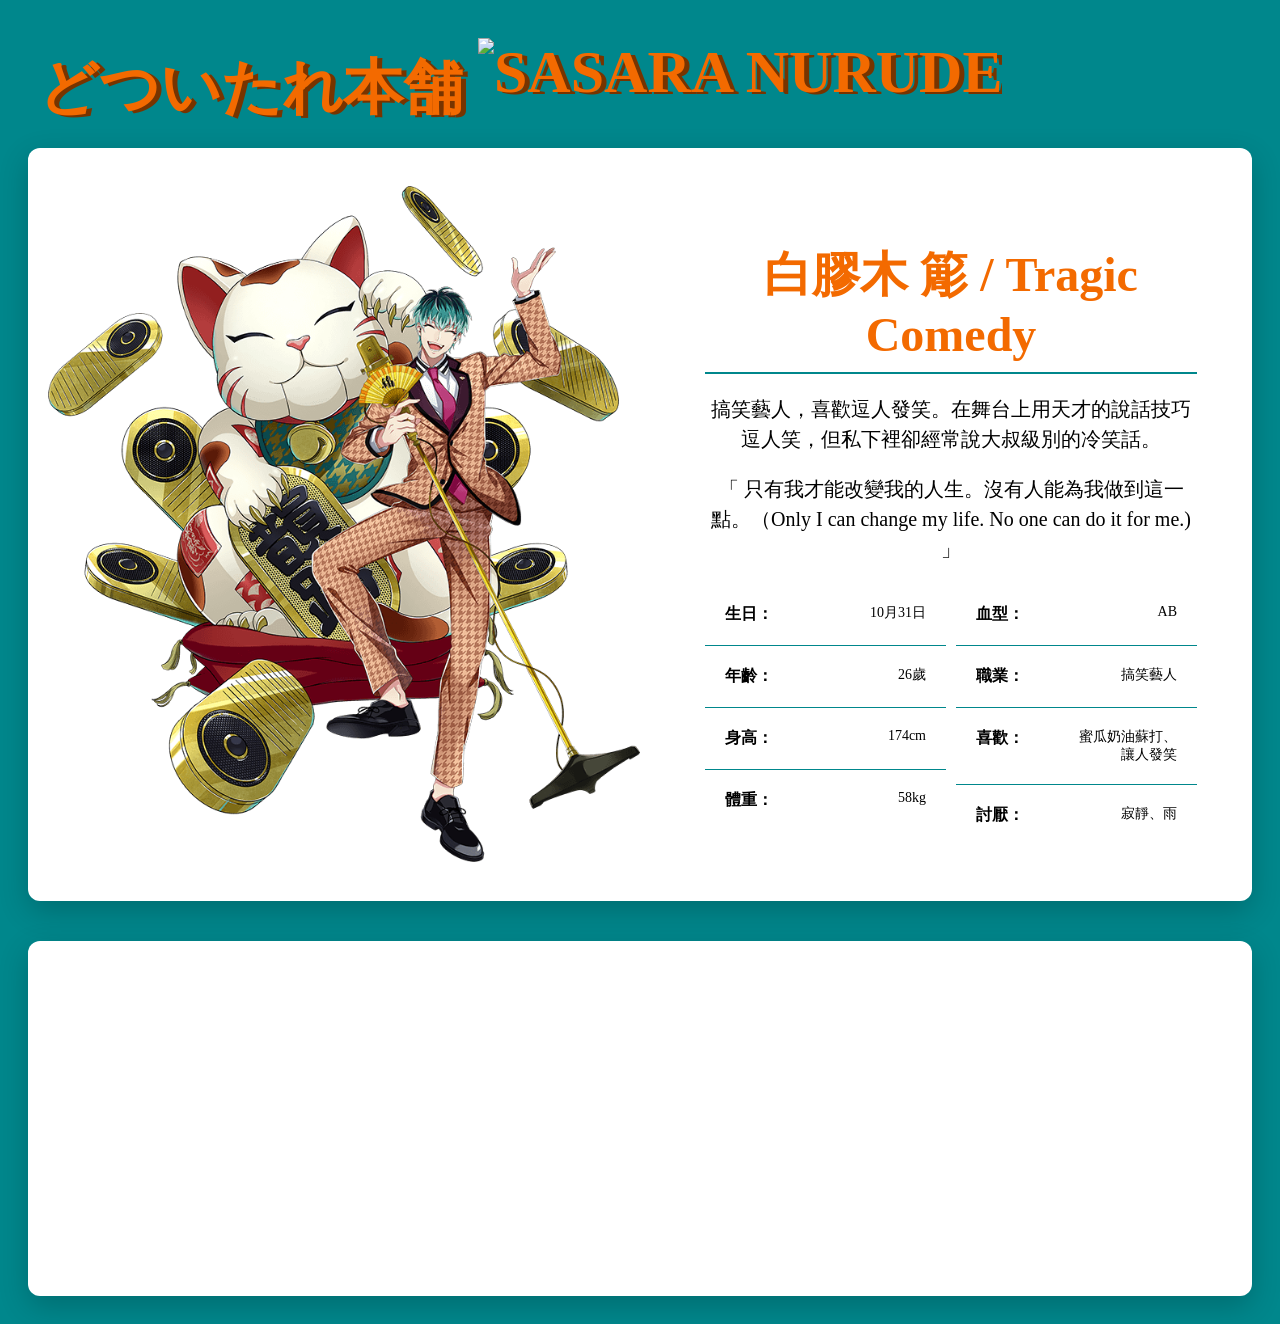
==== HW7.html @ d029562b "完成" ====
<!DOCTYPE html>
<html lang="en">
<head>
    <meta charset="UTF-8">
    <title>Title</title>
    <link rel="stylesheet" href="hw7.css">
</head>
<body>
<h1>
    どついたれ本舗
    <img src="https://storage.moegirl.org.cn/moegirl/commons/6/6a/Logo_osaka_color.png" alt="SASARA NURUDE"
         class="logo">
</h1>
<div class="container">
    <div class="character-card">
        <img src="./osaka_01_vsl_speaker.png" alt="SASARA NURUDE">
        <div class="info">
            <h2 class="name">白膠木 簓 / Tragic Comedy</h2>
            <p class="profile">
                搞笑藝人，喜歡逗人發笑。在舞台上用天才的說話技巧逗人笑，但私下裡卻經常說大叔級別的冷笑話。
            </p>
            <p class="profile">
                「 只有我才能改變我的人生。沒有人能為我做到這一點。（Only I can change my life. No one can do it for me.) 」
            </p>

            <div class="detail">
                <div class="detail-column">
                    <ul>
                        <li>
                            <span class="detail_title">生日：</span>
                            <span class="detail_text">10月31日</span>
                        </li>
                        <li>
                            <span class="detail_title">年齡：</span>
                            <span class="detail_text">26歲</span>
                        </li>
                        <li>
                            <span class="detail_title">身高：</span>
                            <span class="detail_text">174cm</span>
                        </li>
                        <li>
                            <span class="detail_title">體重：</span>
                            <span class="detail_text">58kg</span>
                        </li>
                    </ul>
                </div>
                <div class="detail-column">
                    <ul>
                        <li>
                            <span class="detail_title">血型：</span>
                            <span class="detail_text">AB</span>
                        </li>
                        <li>
                            <span class="detail_title">職業：</span>
                            <span class="detail_text">搞笑藝人</span>
                        </li>
                        <li>
                            <span class="detail_title">喜歡：</span>
                            <span class="detail_text">蜜瓜奶油蘇打、讓人發笑</span>
                        </li>
                        <li>
                            <span class="detail_title">討厭：</span>
                            <span class="detail_text">寂靜、雨</span>
                        </li>
                    </ul>
                </div>
            </div>
        </div>
    </div>
</div>

<div class="Video-card">
    <iframe width="560" height="315" src="https://www.youtube.com/embed/_wh0pqj2IM4?si=tGw59OOo-yL-UwTg"
            title="YouTube video player" frameborder="0"
            allow="accelerometer; autoplay; clipboard-write; encrypted-media; gyroscope; picture-in-picture; web-share"
            referrerpolicy="strict-origin-when-cross-origin" allowfullscreen></iframe>
</div>
</body>
</html>
---- hw7.css ----
body {
    color: white;
    background-color: #00878C;
    text-align: center;
    padding: 20px;
}

h1 {
    display: flex;
    align-items: center;
    gap: 15px;
    text-align: center;
    color: #F36A00;
    text-shadow: 5px 2px #773400;
    font-size: 60px;
    margin: auto;
    padding: 10px;
    width: 100%;
}

.logo {
    height: 100px;
    width: auto;
    display: block;
}

.character-card {
    flex: 1;
    display: flex;
    width: 100%;
    height: 50%;
    gap: 30px;
    align-items: center;
    justify-content: center;
    background-color: white;
    border-radius: 12px;
    padding: 20px;
    box-sizing: border-box;
    text-align: center;
    box-shadow: 0 10px 30px rgba(0, 0, 0, 0.2);
}

.character-card img {
    width: 50%;
    max-height: 80vh;
    object-fit: contain;
    display: block;
    border-radius: 10px;
    transition: transform 0.5s ease-in-out;
}

.info {
    flex: 1;
    width: 50%;
    background-color: white;
    border-radius: 12px;
    padding: 35px;
    box-sizing: border-box;
}

.character-card img:hover {
    transform: scale(1.07);
}

.name {
    font-size: 48px;
    color: #F36A00;
    margin-bottom: 15px;
    padding-bottom: 10px;
    border-bottom: 2px solid #00878C;
}

.profile {
    font-size: 20px;
    color: #000000;
    line-height: 1.5;
    margin-bottom: 20px;
}

.Video-card {
    display: flex;
    flex-direction: column;
    gap: 30px;
    margin-top: 40px;
    align-items: center;
    justify-content: center;
    background-color: white;
    border-radius: 12px;
    padding: 20px;
    box-sizing: border-box;
    text-align: center;
    box-shadow: 0 10px 30px rgba(0, 0, 0, 0.2);
}

.detail {
    display: flex;
    gap: 10px;
    width: 100%;
}

.detail-column {
    flex: 1;
    overflow: hidden;
    background-color: white;
    list-style: none;
    padding: 0;
}

.detail-column ul {
    list-style: none;
    padding: 0;
    margin: 0;
}

.detail-column li {
    display: flex;
    width: 100%;
    margin: 0;
    padding: 0;
    font-size: 16px;
    border-bottom: 1px solid #00878C;
    box-sizing: border-box;
}

.detail-column li:last-child {
    border-bottom: none;
}

.detail_title {
    font-size: 16px;
    width: 50%;
    font-weight: bold;
    color: #000000;
    text-align: left;
    padding: 20px;
    box-sizing: border-box;
}

.detail_text {
    font-size: 14px;
    width: 80%;
    color: #000000;
    text-align: right;
    padding: 20px;
    box-sizing: border-box;
}
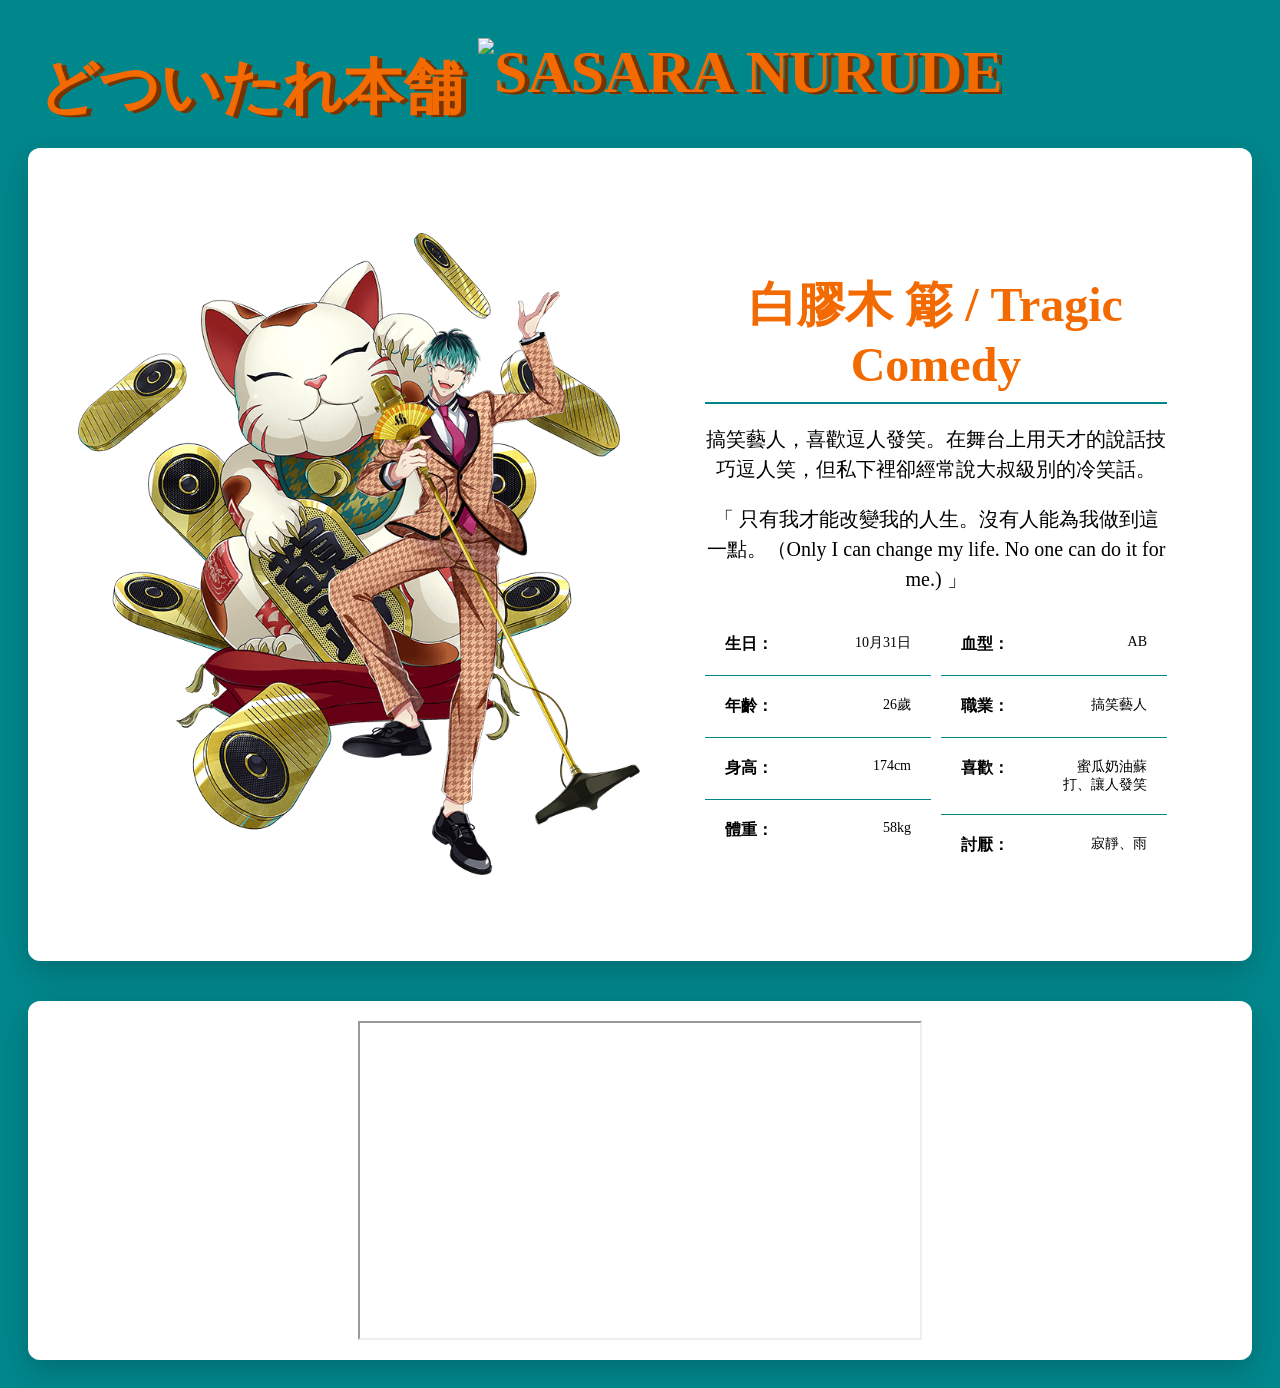
==== commit 661e831d: "最終版" ====
--- a/HW7.html
+++ b/HW7.html
@@ -71,7 +71,7 @@
 
 <div class="Video-card">
     <iframe width="560" height="315" src="https://www.youtube.com/embed/_wh0pqj2IM4?si=tGw59OOo-yL-UwTg"
-            title="YouTube video player" frameborder="0"
+            title="YouTube video player"
             allow="accelerometer; autoplay; clipboard-write; encrypted-media; gyroscope; picture-in-picture; web-share"
             referrerpolicy="strict-origin-when-cross-origin" allowfullscreen></iframe>
 </div>
--- a/hw7.css
+++ b/hw7.css
@@ -34,7 +34,7 @@
     justify-content: center;
     background-color: white;
     border-radius: 12px;
-    padding: 20px;
+    padding: 50px;
     box-sizing: border-box;
     text-align: center;
     box-shadow: 0 10px 30px rgba(0, 0, 0, 0.2);
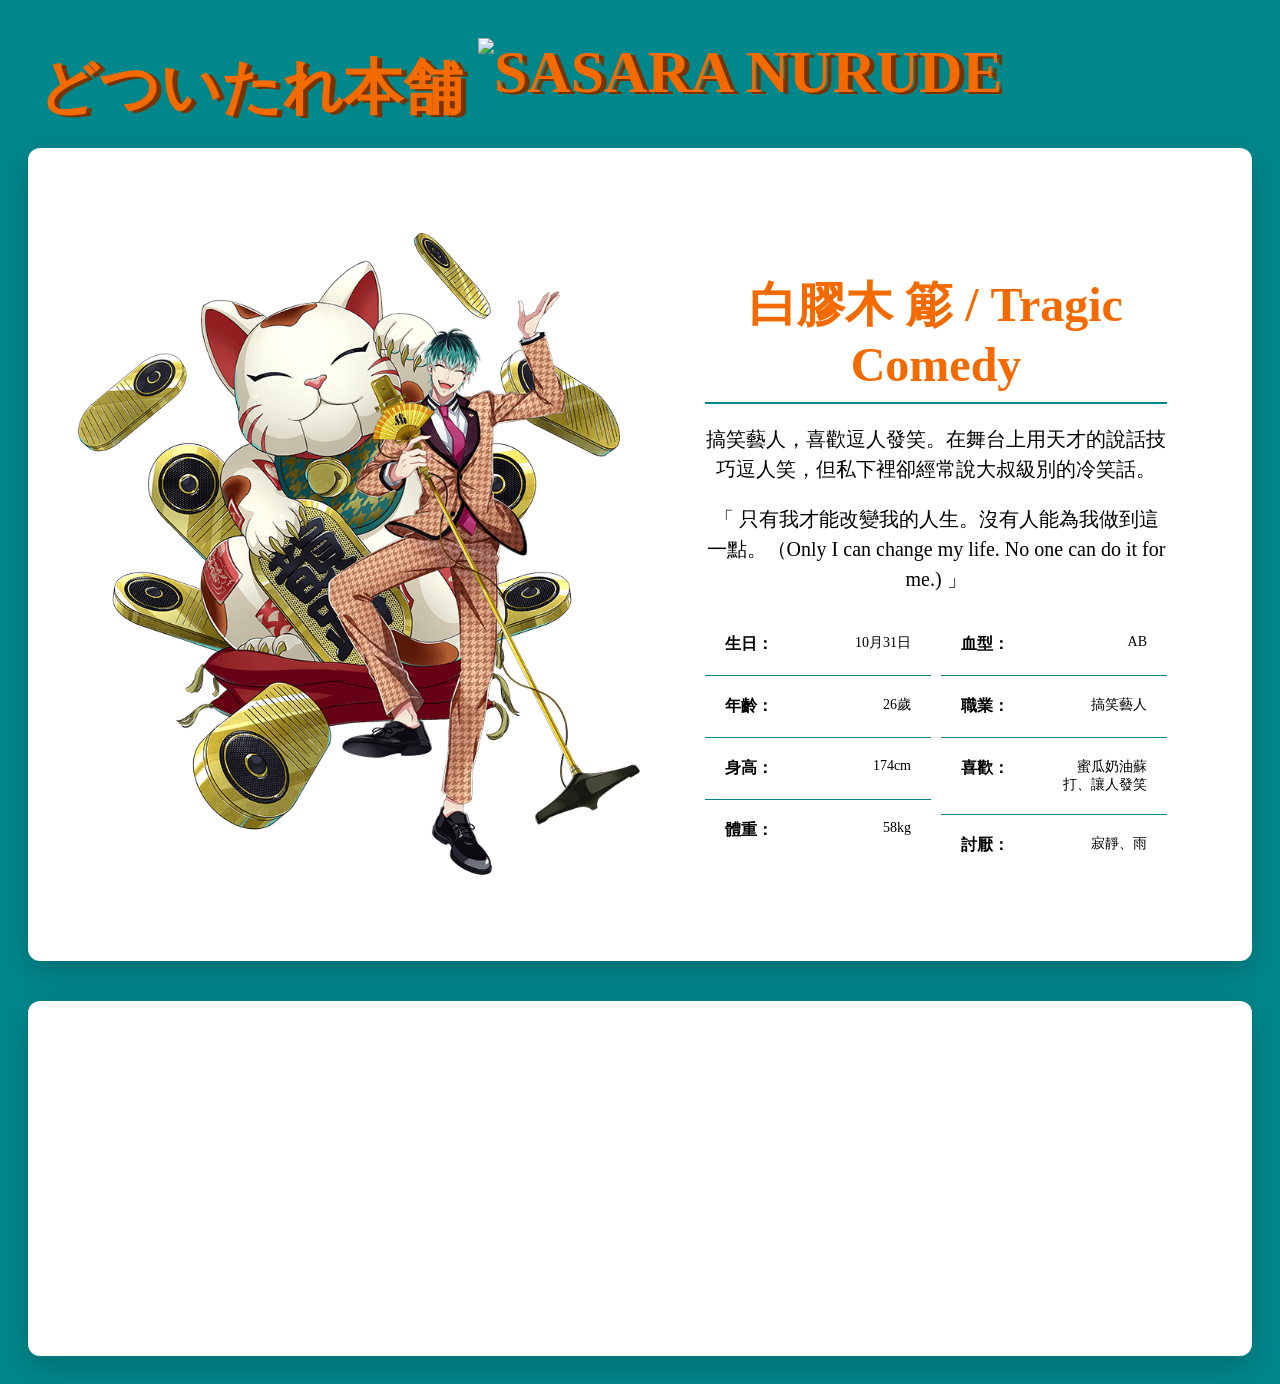
==== commit 7fb8bc5b: "最終版" ====
--- a/HW7.html
+++ b/HW7.html
@@ -70,8 +70,8 @@
 </div>
 
 <div class="Video-card">
-    <iframe width="560" height="315" src="https://www.youtube.com/embed/_wh0pqj2IM4?si=tGw59OOo-yL-UwTg"
-            title="YouTube video player"
+    <iframe width="560" height="315" src="https://www.youtube.com/embed/_wh0pqj2IM4?si=JfuK_i1xF05Mg9GW"
+            title="YouTube video player" frameborder="0"
             allow="accelerometer; autoplay; clipboard-write; encrypted-media; gyroscope; picture-in-picture; web-share"
             referrerpolicy="strict-origin-when-cross-origin" allowfullscreen></iframe>
 </div>
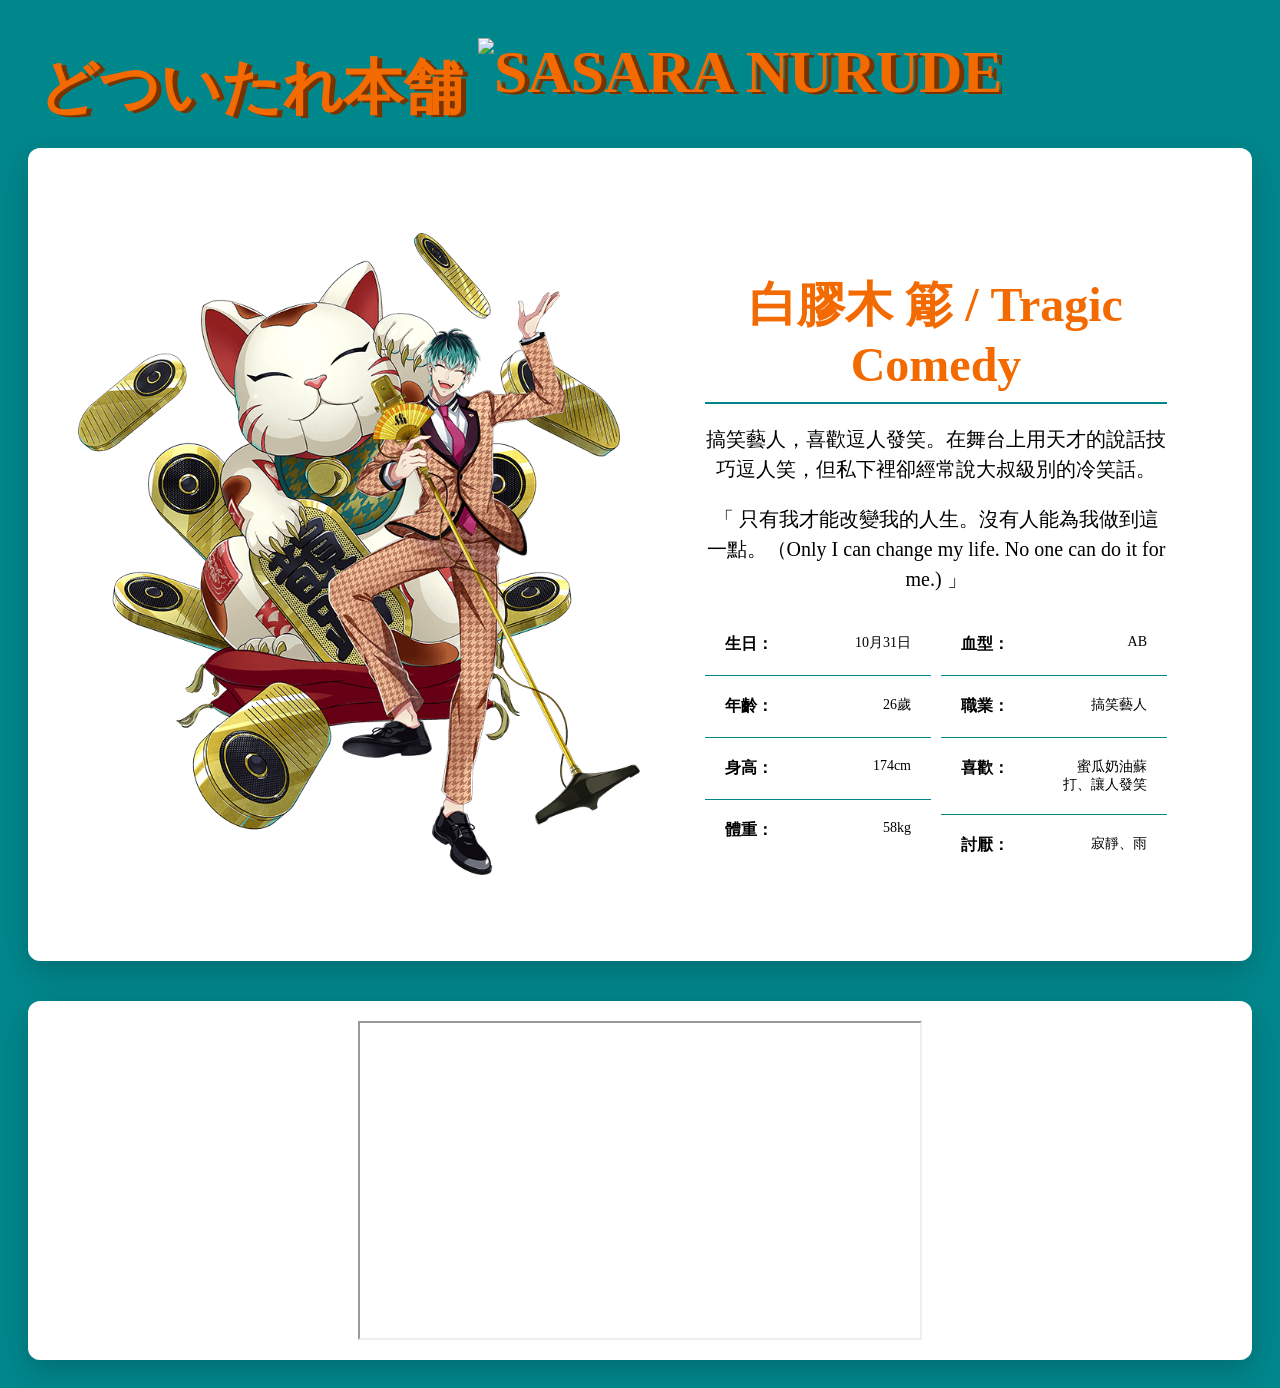
==== commit ca775833: "最終版" ====
--- a/HW7.html
+++ b/HW7.html
@@ -71,7 +71,7 @@
 
 <div class="Video-card">
     <iframe width="560" height="315" src="https://www.youtube.com/embed/_wh0pqj2IM4?si=JfuK_i1xF05Mg9GW"
-            title="YouTube video player" frameborder="0"
+            title="YouTube video player"
             allow="accelerometer; autoplay; clipboard-write; encrypted-media; gyroscope; picture-in-picture; web-share"
             referrerpolicy="strict-origin-when-cross-origin" allowfullscreen></iframe>
 </div>
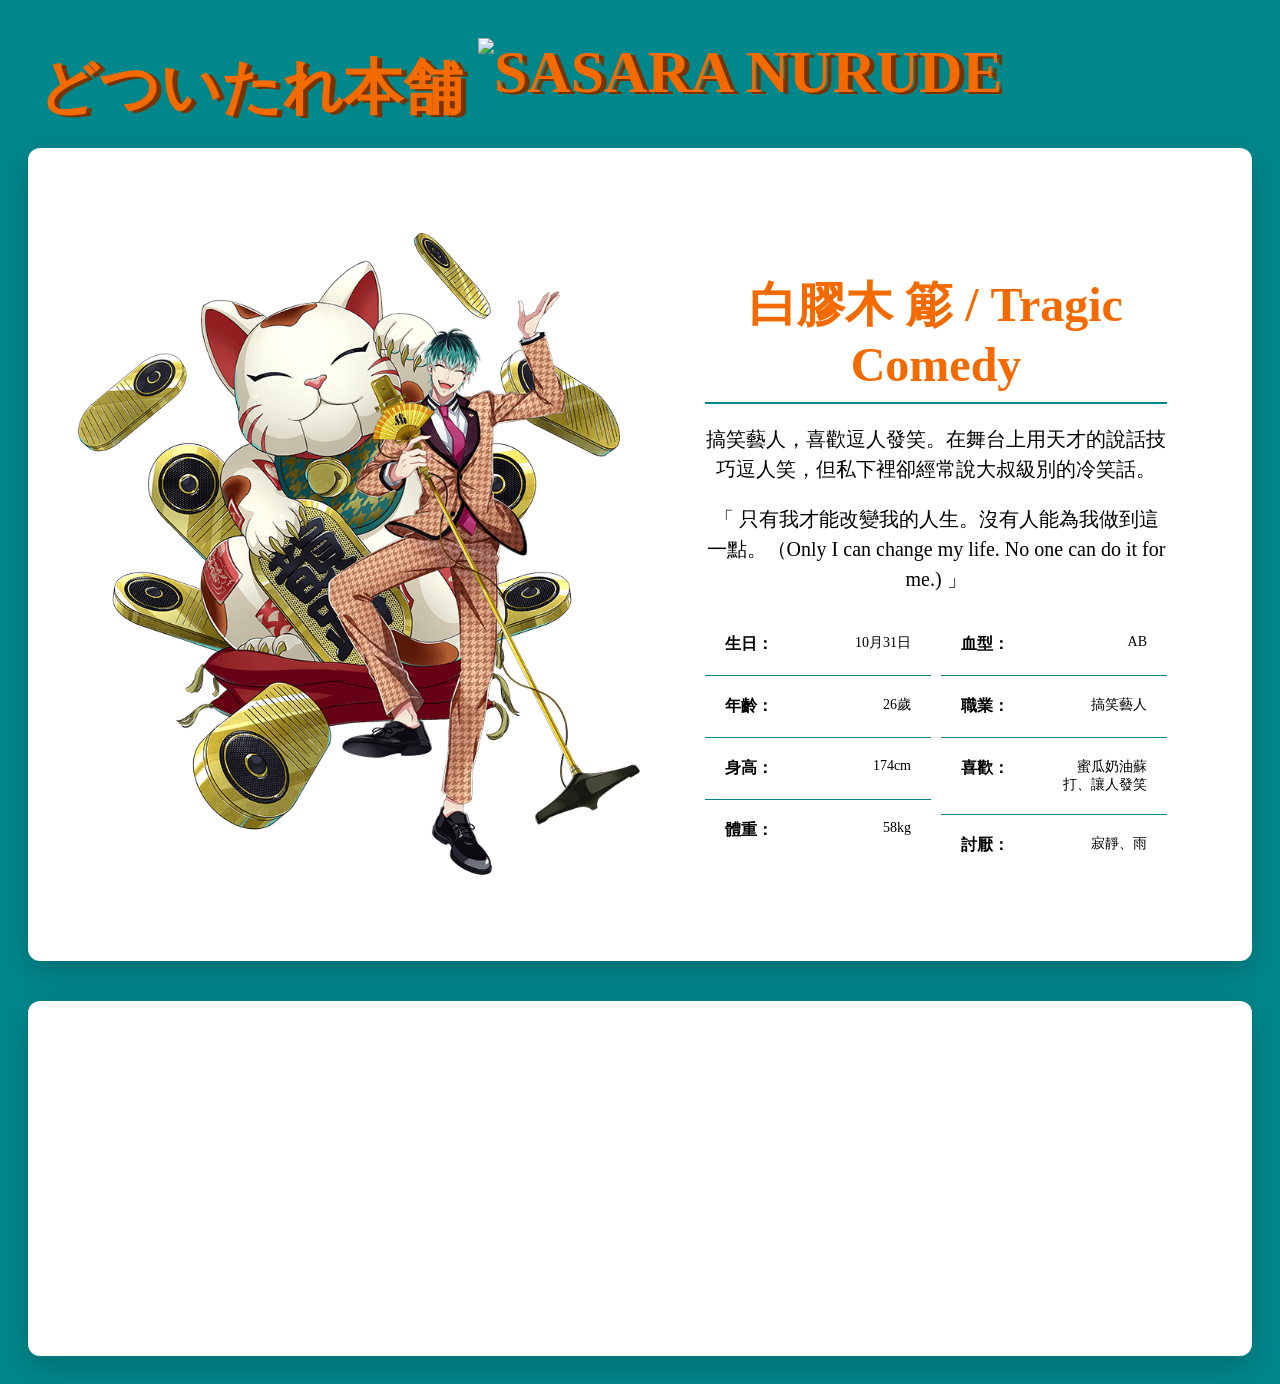
==== commit 4312c326: "最終版" ====
--- a/HW7.html
+++ b/HW7.html
@@ -70,8 +70,8 @@
 </div>
 
 <div class="Video-card">
-    <iframe width="560" height="315" src="https://www.youtube.com/embed/_wh0pqj2IM4?si=JfuK_i1xF05Mg9GW"
-            title="YouTube video player"
+    <iframe width="560" height="315" src="https://www.youtube.com/embed/_wh0pqj2IM4?si=fWNqv-beq6DkrH6e"
+            title="YouTube video player" frameborder="0"
             allow="accelerometer; autoplay; clipboard-write; encrypted-media; gyroscope; picture-in-picture; web-share"
             referrerpolicy="strict-origin-when-cross-origin" allowfullscreen></iframe>
 </div>
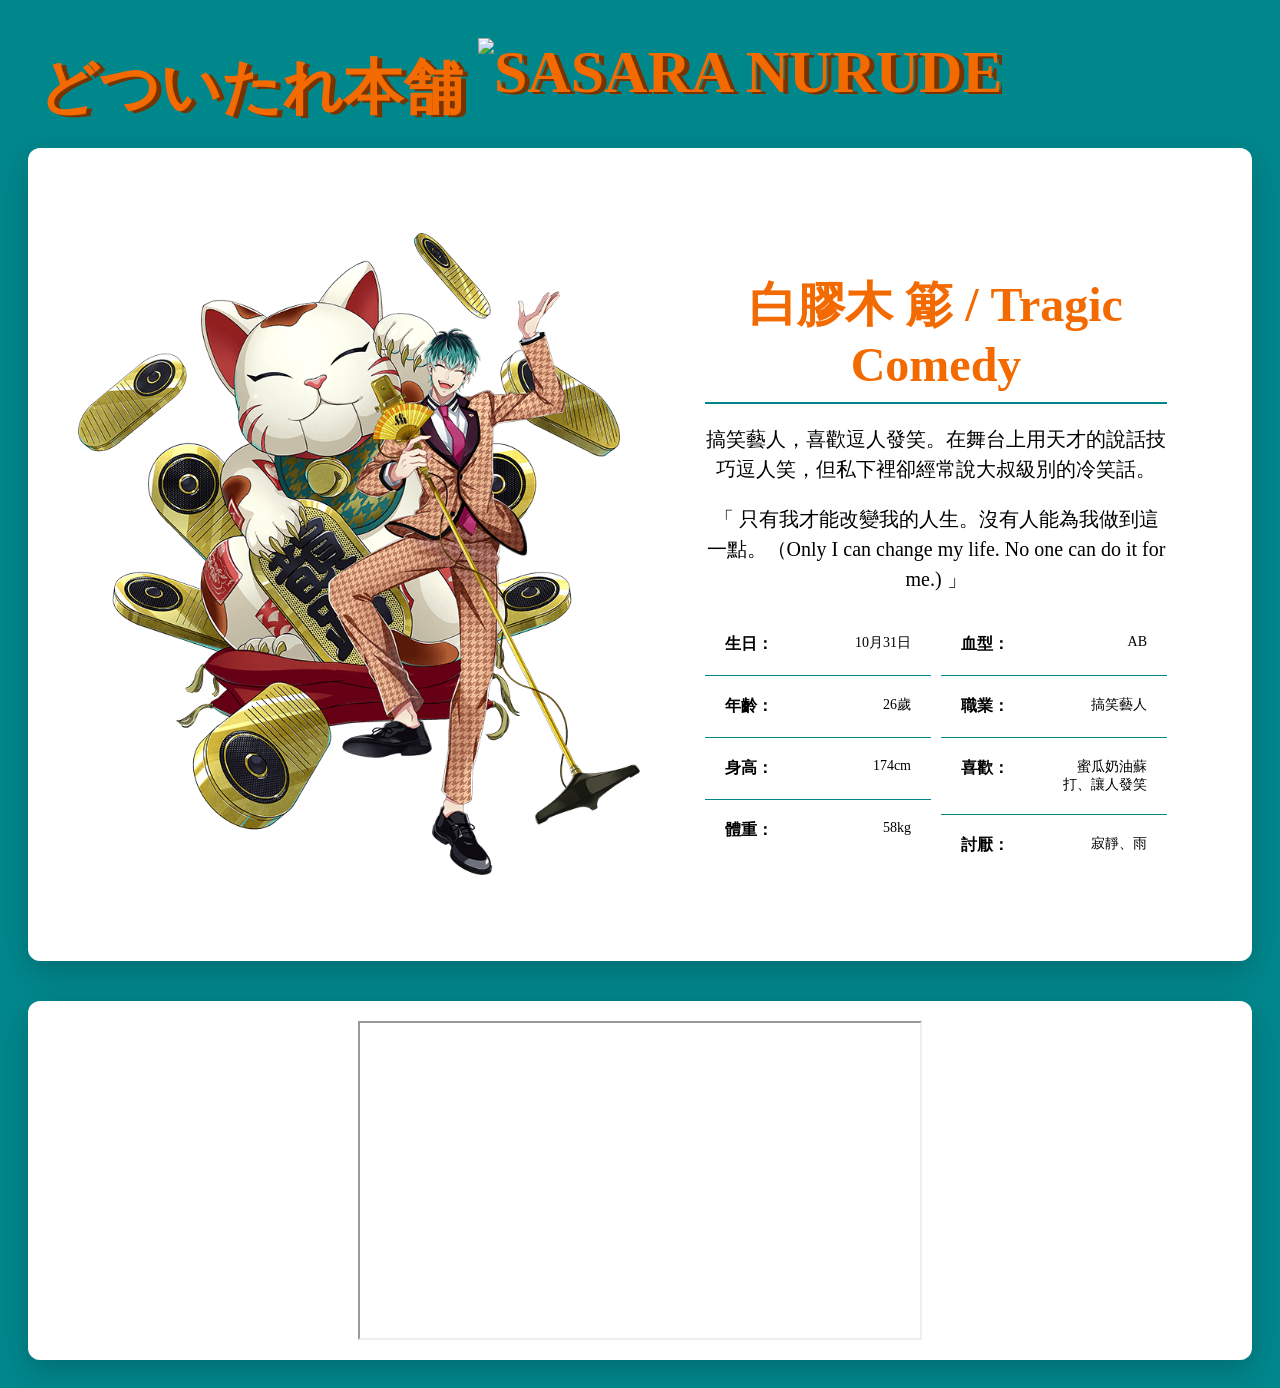
==== commit da2e9f52: "最終版" ====
--- a/HW7.html
+++ b/HW7.html
@@ -71,7 +71,7 @@
 
 <div class="Video-card">
     <iframe width="560" height="315" src="https://www.youtube.com/embed/_wh0pqj2IM4?si=fWNqv-beq6DkrH6e"
-            title="YouTube video player" frameborder="0"
+            title="YouTube video player"
             allow="accelerometer; autoplay; clipboard-write; encrypted-media; gyroscope; picture-in-picture; web-share"
             referrerpolicy="strict-origin-when-cross-origin" allowfullscreen></iframe>
 </div>
